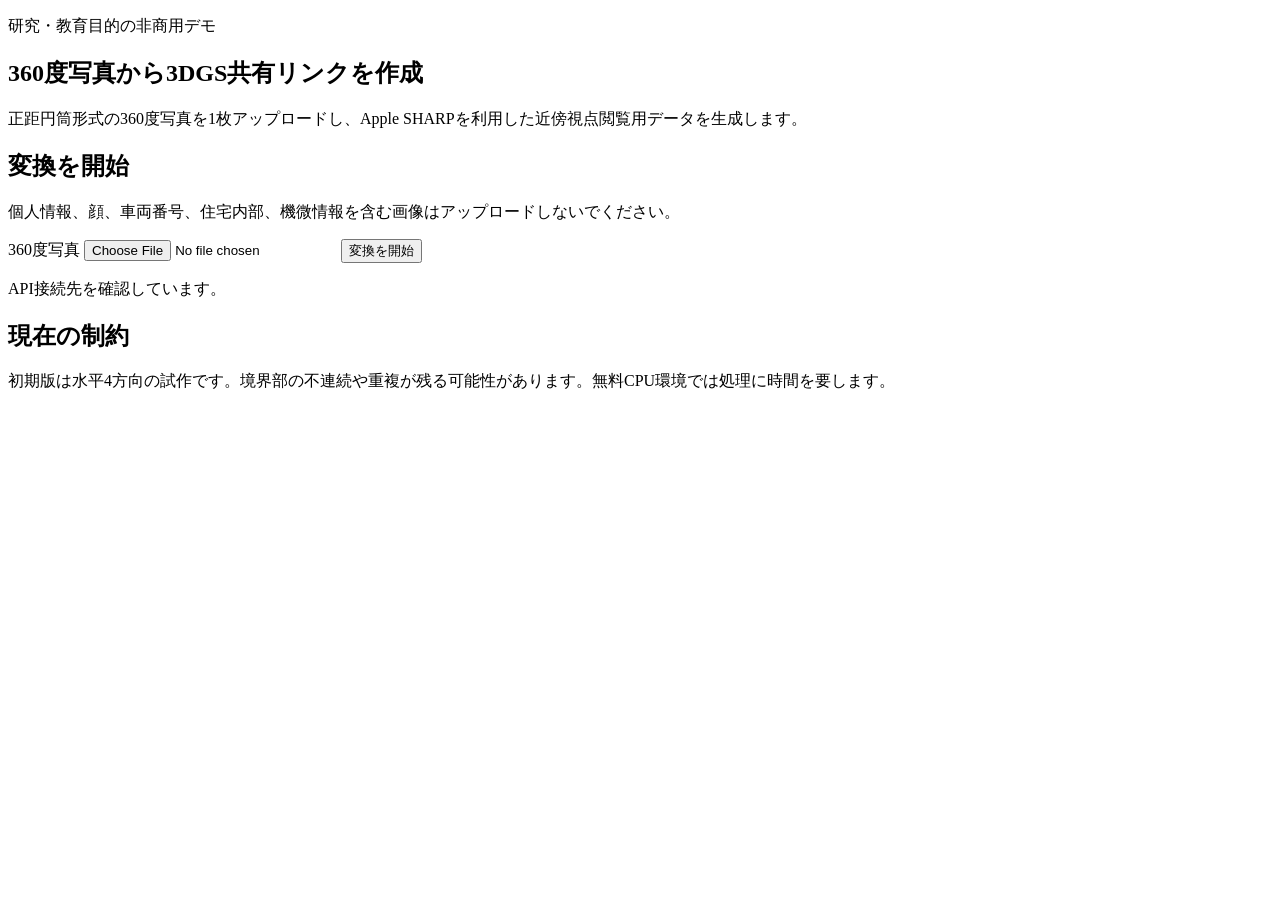
==== sharp360/index.html @ fab5d372 "Add SHARP360 upload page" ====
<!DOCTYPE html>
<html lang="ja">
<head>
  <meta charset="UTF-8">
  <meta name="viewport" content="width=device-width, initial-scale=1.0">
  <title>SHARP360 Research Share</title>
  <link rel="stylesheet" href="./styles.css">
</head>
<body>
  <main class="container">
    <section class="hero">
      <p class="eyebrow">研究・教育目的の非商用デモ</p>
      <h1>360度写真から3DGS共有リンクを作成</h1>
      <p class="lead">正距円筒形式の360度写真を1枚アップロードし、Apple SHARPを利用した近傍視点閲覧用データを生成します。</p>
    </section>

    <section class="card">
      <h2>変換を開始</h2>
      <p class="notice">個人情報、顔、車両番号、住宅内部、機微情報を含む画像はアップロードしないでください。</p>
      <label class="field-label" for="panorama">360度写真</label>
      <input id="panorama" type="file" accept="image/jpeg,image/png">
      <button id="submit" type="button">変換を開始</button>
      <p id="status" class="status">API接続先を確認しています。</p>
      <div id="result" class="result" hidden>
        <label class="field-label" for="share-url">共有URL</label>
        <input id="share-url" type="text" readonly>
        <div class="actions">
          <button id="copy" type="button">共有URLをコピー</button>
          <a id="open-viewer" class="button-link" target="_blank" rel="noopener">3DGSを開く</a>
        </div>
      </div>
    </section>

    <section class="card compact">
      <h2>現在の制約</h2>
      <p>初期版は水平4方向の試作です。境界部の不連続や重複が残る可能性があります。無料CPU環境では処理に時間を要します。</p>
    </section>
  </main>
  <script src="./config.js"></script>
  <script src="./app.js"></script>
</body>
</html>
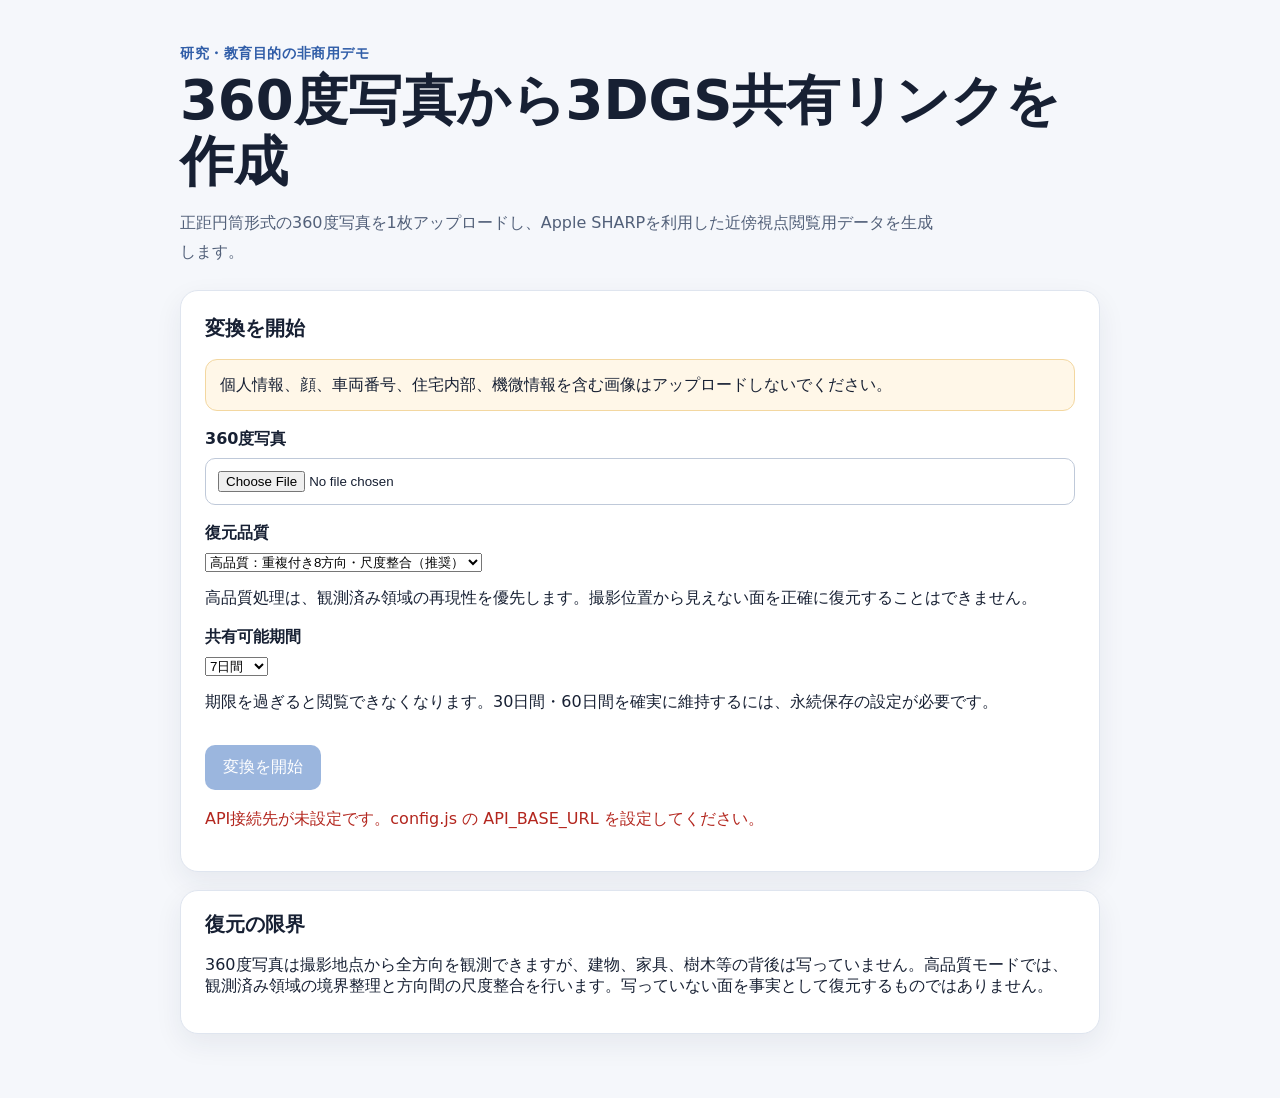
==== commit a0b95173: "Add SHARP360 quality and sharing-period selectors" ====
--- a/sharp360/index.html
+++ b/sharp360/index.html
@@ -17,13 +17,32 @@
     <section class="card">
       <h2>変換を開始</h2>
       <p class="notice">個人情報、顔、車両番号、住宅内部、機微情報を含む画像はアップロードしないでください。</p>
+
       <label class="field-label" for="panorama">360度写真</label>
       <input id="panorama" type="file" accept="image/jpeg,image/png">
+
+      <label class="field-label" for="quality-profile">復元品質</label>
+      <select id="quality-profile">
+        <option value="maximum" selected>高品質：重複付き8方向・尺度整合（推奨）</option>
+        <option value="balanced">標準：重複付き6方向・尺度整合</option>
+        <option value="prototype">検証用：水平4方向・簡易統合</option>
+      </select>
+      <p class="field-help">高品質処理は、観測済み領域の再現性を優先します。撮影位置から見えない面を正確に復元することはできません。</p>
+
+      <label class="field-label" for="retention-days">共有可能期間</label>
+      <select id="retention-days">
+        <option value="7" selected>7日間</option>
+        <option value="30">30日間</option>
+        <option value="60">60日間</option>
+      </select>
+      <p class="field-help">期限を過ぎると閲覧できなくなります。30日間・60日間を確実に維持するには、永続保存の設定が必要です。</p>
+
       <button id="submit" type="button">変換を開始</button>
       <p id="status" class="status">API接続先を確認しています。</p>
       <div id="result" class="result" hidden>
         <label class="field-label" for="share-url">共有URL</label>
         <input id="share-url" type="text" readonly>
+        <p id="expires-at" class="field-help"></p>
         <div class="actions">
           <button id="copy" type="button">共有URLをコピー</button>
           <a id="open-viewer" class="button-link" target="_blank" rel="noopener">3DGSを開く</a>
@@ -32,8 +51,8 @@
     </section>
 
     <section class="card compact">
-      <h2>現在の制約</h2>
-      <p>初期版は水平4方向の試作です。境界部の不連続や重複が残る可能性があります。無料CPU環境では処理に時間を要します。</p>
+      <h2>復元の限界</h2>
+      <p>360度写真は撮影地点から全方向を観測できますが、建物、家具、樹木等の背後は写っていません。高品質モードでは、観測済み領域の境界整理と方向間の尺度整合を行います。写っていない面を事実として復元するものではありません。</p>
     </section>
   </main>
   <script src="./config.js"></script>
--- a/sharp360/styles.css
+++ b/sharp360/styles.css
@@ -0,0 +1,31 @@
+:root {
+  color-scheme: light;
+  font-family: system-ui, -apple-system, BlinkMacSystemFont, "Segoe UI", sans-serif;
+  background: #f5f7fb;
+  color: #172033;
+}
+* { box-sizing: border-box; }
+body { margin: 0; background: #f5f7fb; }
+.container { width: min(920px, calc(100% - 32px)); margin: 0 auto; padding: 44px 0 64px; }
+.hero { margin-bottom: 24px; }
+.eyebrow { margin: 0 0 8px; color: #315ea8; font-weight: 700; font-size: .9rem; letter-spacing: .04em; }
+h1 { margin: 0; font-size: clamp(2rem, 5vw, 3.4rem); line-height: 1.12; }
+h2 { margin-top: 0; font-size: 1.25rem; }
+.lead { color: #526079; line-height: 1.8; max-width: 760px; }
+.card { background: #fff; border: 1px solid #dfe5ef; border-radius: 18px; padding: 24px; box-shadow: 0 10px 28px rgba(24, 41, 72, .07); margin-top: 18px; }
+.card.compact { padding: 20px 24px; }
+.notice { background: #fff7e8; border: 1px solid #f3d7a0; border-radius: 12px; padding: 12px 14px; line-height: 1.6; }
+.field-label { display: block; font-weight: 700; margin: 18px 0 8px; }
+input[type="file"], input[type="text"] { width: 100%; border: 1px solid #bfc9d9; border-radius: 10px; padding: 12px; background: #fff; }
+button, .button-link { display: inline-flex; align-items: center; justify-content: center; border: 0; border-radius: 10px; padding: 12px 18px; margin-top: 16px; background: #245fb8; color: #fff; cursor: pointer; font-size: 1rem; text-decoration: none; }
+button:disabled { cursor: not-allowed; opacity: .45; }
+.actions { display: flex; flex-wrap: wrap; gap: 10px; }
+.status { color: #526079; line-height: 1.6; }
+.status.error { color: #b3261e; }
+.status.success { color: #1a6b42; }
+.viewer-page { margin: 0; overflow: hidden; background: #111; }
+#splat-viewer { width: 100vw; height: 100vh; }
+.viewer-toolbar { position: fixed; z-index: 5; top: 14px; left: 14px; right: 14px; display: flex; gap: 8px; align-items: center; flex-wrap: wrap; pointer-events: none; }
+.viewer-toolbar > * { pointer-events: auto; }
+.viewer-toolbar a, .viewer-toolbar button { margin: 0; background: rgba(255,255,255,.92); color: #172033; border: 1px solid rgba(255,255,255,.65); }
+.viewer-message { position: fixed; z-index: 4; left: 18px; bottom: 18px; max-width: min(640px, calc(100vw - 36px)); padding: 10px 12px; border-radius: 10px; background: rgba(0,0,0,.68); color: #fff; line-height: 1.5; }
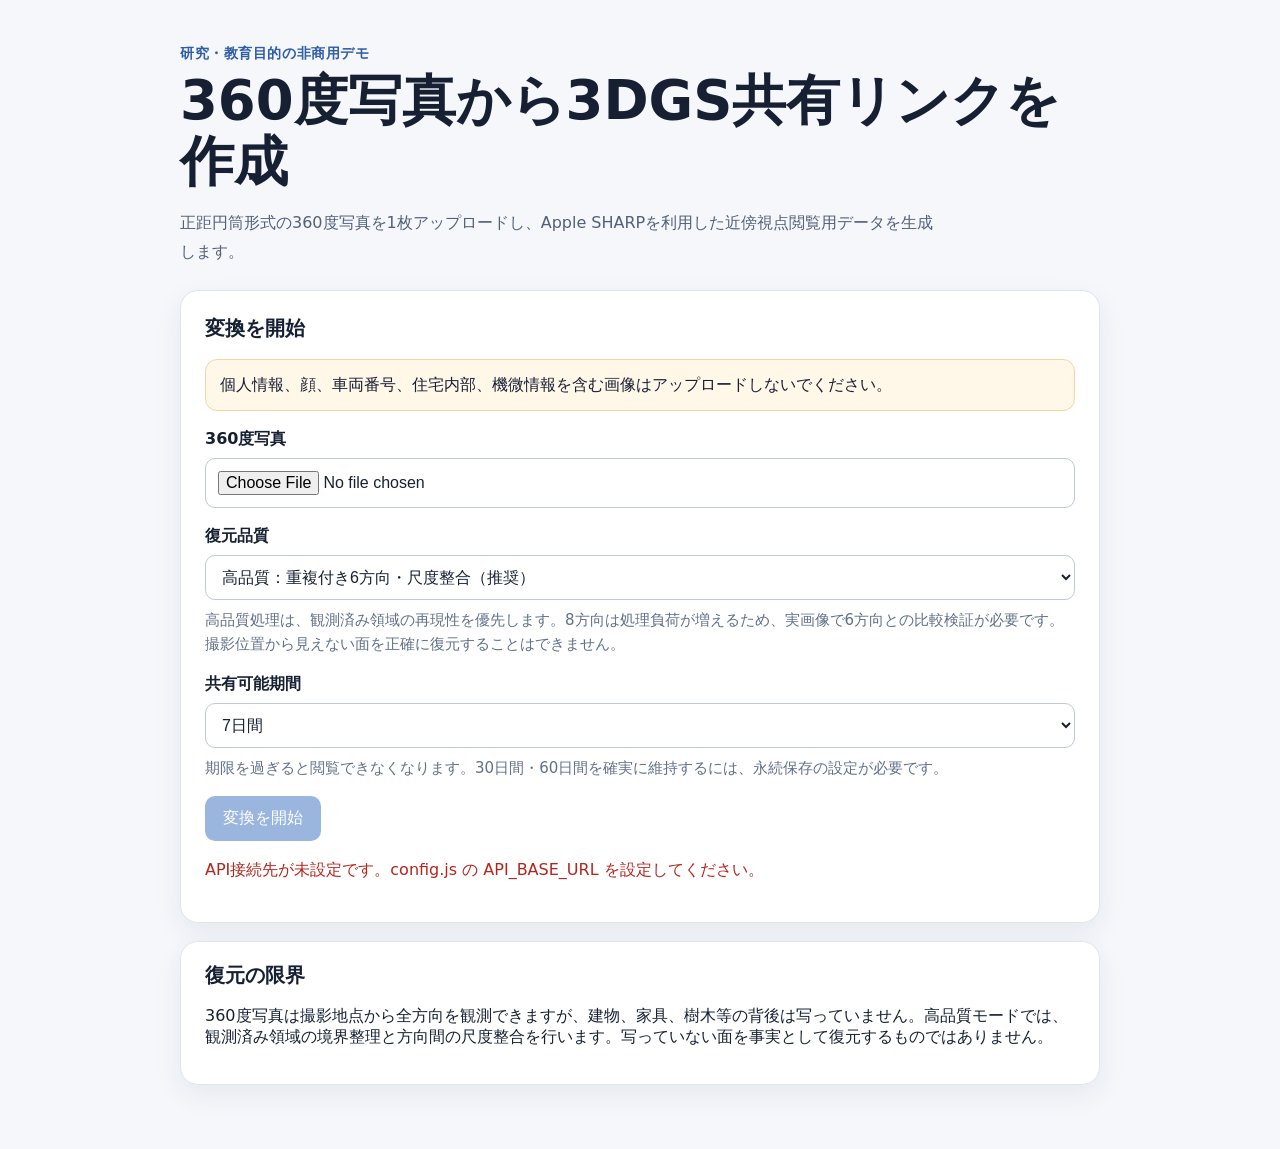
==== commit 7d33be6b: "Clarify recommended and experimental SHARP360 quality modes" ====
--- a/sharp360/index.html
+++ b/sharp360/index.html
@@ -23,11 +23,11 @@
 
       <label class="field-label" for="quality-profile">復元品質</label>
       <select id="quality-profile">
-        <option value="maximum" selected>高品質：重複付き8方向・尺度整合（推奨）</option>
-        <option value="balanced">標準：重複付き6方向・尺度整合</option>
+        <option value="balanced" selected>高品質：重複付き6方向・尺度整合（推奨）</option>
+        <option value="maximum">実験的高密度：重複付き8方向・尺度整合</option>
         <option value="prototype">検証用：水平4方向・簡易統合</option>
       </select>
-      <p class="field-help">高品質処理は、観測済み領域の再現性を優先します。撮影位置から見えない面を正確に復元することはできません。</p>
+      <p class="field-help">高品質処理は、観測済み領域の再現性を優先します。8方向は処理負荷が増えるため、実画像で6方向との比較検証が必要です。撮影位置から見えない面を正確に復元することはできません。</p>
 
       <label class="field-label" for="retention-days">共有可能期間</label>
       <select id="retention-days">
--- a/sharp360/styles.css
+++ b/sharp360/styles.css
@@ -16,7 +16,8 @@
 .card.compact { padding: 20px 24px; }
 .notice { background: #fff7e8; border: 1px solid #f3d7a0; border-radius: 12px; padding: 12px 14px; line-height: 1.6; }
 .field-label { display: block; font-weight: 700; margin: 18px 0 8px; }
-input[type="file"], input[type="text"] { width: 100%; border: 1px solid #bfc9d9; border-radius: 10px; padding: 12px; background: #fff; }
+.field-help { color: #617089; line-height: 1.6; margin: 8px 0 0; font-size: .94rem; }
+input[type="file"], input[type="text"], select { width: 100%; border: 1px solid #bfc9d9; border-radius: 10px; padding: 12px; background: #fff; color: #172033; font-size: 1rem; }
 button, .button-link { display: inline-flex; align-items: center; justify-content: center; border: 0; border-radius: 10px; padding: 12px 18px; margin-top: 16px; background: #245fb8; color: #fff; cursor: pointer; font-size: 1rem; text-decoration: none; }
 button:disabled { cursor: not-allowed; opacity: .45; }
 .actions { display: flex; flex-wrap: wrap; gap: 10px; }
